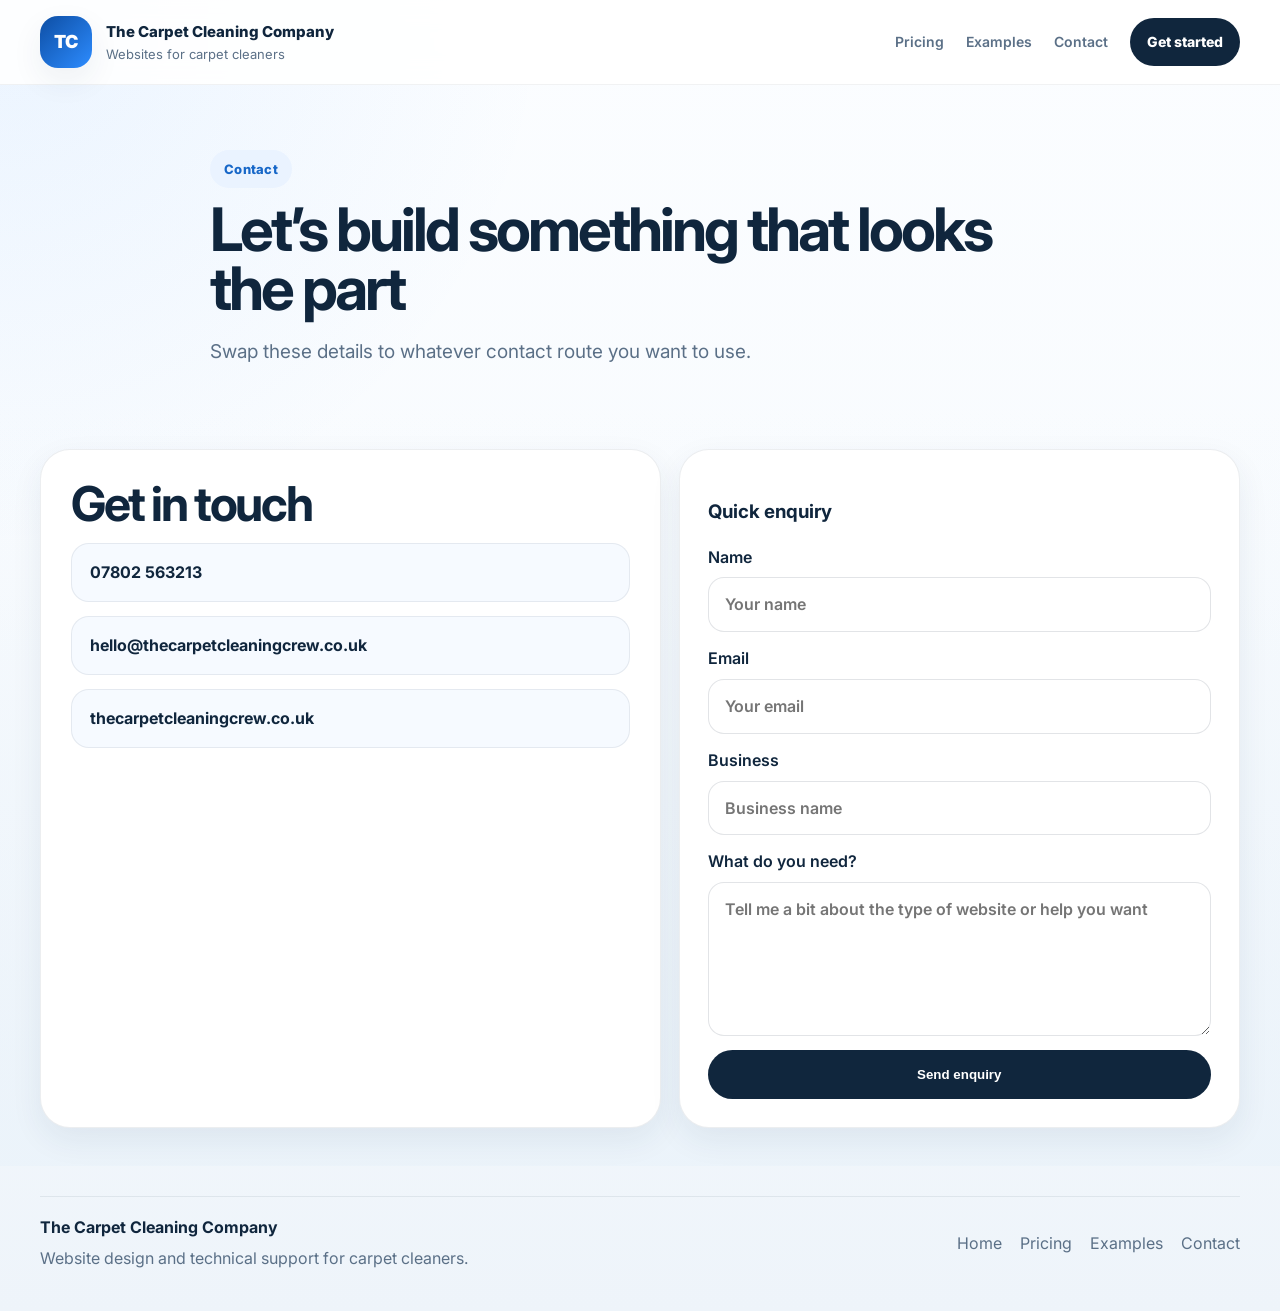
==== contact.html @ 4bee1582 "2" ====
<!DOCTYPE html>
<html lang="en-GB">
<head>
  <meta charset="UTF-8">
  <meta name="viewport" content="width=device-width, initial-scale=1.0">
  <title>Contact | The Carpet Cleaning Company</title>
  <meta name="description" content="Contact The Carpet Cleaning Company for website design for carpet cleaners.">
  <link rel="preconnect" href="https://fonts.googleapis.com">
  <link rel="preconnect" href="https://fonts.gstatic.com" crossorigin>
  <link href="https://fonts.googleapis.com/css2?family=Inter:wght@400;500;600;700;800;900&display=swap" rel="stylesheet">
  <link rel="stylesheet" href="assets/styles.css">
</head>
<body>
  <header class="site-header">
    <div class="container nav-wrap">
      <a class="brand" href="index.html"><span class="brand-mark">TC</span><span class="brand-copy"><strong>The Carpet Cleaning Company</strong><small>Websites for carpet cleaners</small></span></a>
      <button class="nav-toggle" aria-label="Toggle navigation">☰</button>
      <nav class="site-nav"><a href="pricing.html">Pricing</a><a href="examples.html">Examples</a><a href="contact.html">Contact</a><a class="btn btn-dark btn-small" href="contact.html">Get started</a></nav>
    </div>
  </header>
  <main>
    <section class="page-hero">
      <div class="container narrow">
        <p class="section-kicker">Contact</p>
        <h1>Let’s build something that looks the part</h1>
        <p class="lead">Swap these details to whatever contact route you want to use.</p>
      </div>
    </section>
    <section class="section-pad alt-bg">
      <div class="container split-grid">
        <div class="card content-card">
          <h2>Get in touch</h2>
          <div class="contact-list">
            <a href="tel:07802563213">07802 563213</a>
            <a href="mailto:hello@thecarpetcleaningcrew.co.uk">hello@thecarpetcleaningcrew.co.uk</a>
            <a href="https://www.thecarpetcleaningcrew.co.uk" target="_blank" rel="noopener">thecarpetcleaningcrew.co.uk</a>
          </div>
        </div>
        <div class="card form-card">
          <h3>Quick enquiry</h3>
          <form class="contact-form">
            <label>Name<input type="text" placeholder="Your name"></label>
            <label>Email<input type="email" placeholder="Your email"></label>
            <label>Business<input type="text" placeholder="Business name"></label>
            <label>What do you need?<textarea rows="5" placeholder="Tell me a bit about the type of website or help you want"></textarea></label>
            <button type="button" class="btn btn-dark full-width">Send enquiry</button>
          </form>
        </div>
      </div>
    </section>
  </main>
  <footer class="site-footer"><div class="container footer-grid"><div><strong>The Carpet Cleaning Company</strong><p>Website design and technical support for carpet cleaners.</p></div><div class="footer-links"><a href="index.html">Home</a><a href="pricing.html">Pricing</a><a href="examples.html">Examples</a><a href="contact.html">Contact</a></div></div></footer>
  <script src="assets/script.js"></script>
</body>
</html>
---- assets/styles.css ----
:root {
  --bg: #f8fbfe;
  --bg-2: #eef4fa;
  --white: #ffffff;
  --text: #10263d;
  --muted: #5b7087;
  --line: rgba(16, 38, 61, 0.1);
  --line-strong: rgba(16, 38, 61, 0.16);
  --blue: #2d8cff;
  --blue-dark: #1767c8;
  --gold: #f2cb75;
  --shadow: 0 20px 60px rgba(22, 50, 82, 0.09);
  --shadow-soft: 0 12px 32px rgba(22, 50, 82, 0.07);
  --radius: 30px;
  --radius-sm: 18px;
  --max: 1200px;
}
* { box-sizing: border-box; }
html { scroll-behavior: smooth; }
body {
  margin: 0;
  font-family: Inter, Arial, sans-serif;
  color: var(--text);
  background: radial-gradient(circle at top left, rgba(45,140,255,0.08), transparent 30%), linear-gradient(180deg, #fbfdff 0%, var(--bg) 45%, var(--bg-2) 100%);
  line-height: 1.55;
}
a { color: inherit; text-decoration: none; }
.container { width: min(calc(100% - 32px), var(--max)); margin: 0 auto; }
.site-header {
  position: sticky; top: 0; z-index: 50;
  background: rgba(255,255,255,0.88); backdrop-filter: blur(12px);
  border-bottom: 1px solid rgba(16,38,61,0.06);
}
.nav-wrap { display: flex; align-items: center; justify-content: space-between; gap: 18px; padding: 16px 0; }
.brand { display: flex; align-items: center; gap: 14px; min-width: 0; }
.brand-mark {
  width: 52px; height: 52px; border-radius: 18px; display: grid; place-items: center;
  background: linear-gradient(135deg, #0d4ea4, #2d8cff); color: #fff; font-size: 18px; font-weight: 900;
  box-shadow: var(--shadow-soft);
}
.brand-copy strong { display: block; font-size: 15px; font-weight: 800; }
.brand-copy small { display: block; font-size: 13px; color: var(--muted); }
.site-nav { display: flex; align-items: center; gap: 22px; font-size: 14px; color: var(--muted); font-weight: 600; }
.site-nav a:hover { color: var(--text); }
.nav-toggle { display: none; border: 0; background: #fff; border-radius: 12px; padding: 10px 12px; font-size: 22px; box-shadow: var(--shadow-soft); }
.btn {
  display: inline-flex; align-items: center; justify-content: center; gap: 10px;
  padding: 16px 22px; border-radius: 999px; border: 1px solid transparent; font-weight: 800;
  transition: transform .18s ease, box-shadow .18s ease, background .18s ease;
}
.btn:hover { transform: translateY(-1px); box-shadow: 0 14px 28px rgba(22,50,82,0.1); }
.btn-small { padding: 12px 16px; }
.btn-dark { background: var(--text); color: #fff; }
.btn-gold { background: linear-gradient(135deg, var(--gold), #f8e0a0); color: #1d232e; }
.btn-outline { background: #fff; color: var(--text); border-color: var(--line-strong); }
.light-outline { background: transparent; color: #fff; border-color: rgba(255,255,255,0.28); }
.full-width { width: 100%; }
.card { background: #fff; border-radius: var(--radius); border: 1px solid rgba(16,38,61,0.08); box-shadow: var(--shadow-soft); }
.soft-card { background: rgba(255,255,255,0.82); }
.hero-section { padding: 42px 0 30px; }
.hero-grid { display: grid; grid-template-columns: 1.08fr .92fr; gap: 28px; align-items: stretch; }
.hero-copy, .hero-visual { padding: 42px; }
.eyebrow, .section-kicker, .light {
  display: inline-flex; align-items: center; gap: 10px; padding: 9px 14px; border-radius: 999px;
  background: #eaf3ff; color: var(--blue-dark); font-size: 13px; font-weight: 800; letter-spacing: .02em;
}
.section-kicker { margin-bottom: 12px; }
.light { background: rgba(255,255,255,0.12); color: #fff; }
.hero-copy h1, .page-hero h1, .cta-banner h2, .section-head h2, .content-card h2 {
  margin: 0 0 14px; line-height: .98; letter-spacing: -.05em;
}
.hero-copy h1 { font-size: clamp(40px, 5.6vw, 72px); max-width: 760px; }
.page-hero h1 { font-size: clamp(34px, 5vw, 60px); }
.lead { color: var(--muted); font-size: clamp(16px, 1.8vw, 19px); max-width: 720px; }
.hero-actions { display: flex; flex-wrap: wrap; gap: 14px; margin: 24px 0 22px; }
.hero-points, .stats-row { display: grid; grid-template-columns: repeat(3, minmax(0,1fr)); gap: 12px; }
.hero-points div, .stats-row div, .strip-card span {
  background: #fff; border: 1px solid rgba(16,38,61,0.08); border-radius: 18px; padding: 15px 16px; box-shadow: var(--shadow-soft);
}
.hero-points strong, .stats-row strong { display: block; margin-bottom: 4px; font-size: 15px; color: var(--text); }
.hero-points span, .stats-row span { color: var(--muted); font-size: 14px; }
.browser { overflow: hidden; border-radius: 26px; background: #fff; border: 1px solid rgba(16,38,61,0.08); box-shadow: var(--shadow-soft); }
.browser-bar { display: flex; gap: 8px; align-items: center; padding: 14px 16px; background: #f6faff; border-bottom: 1px solid rgba(16,38,61,0.07); }
.browser-bar span { width: 10px; height: 10px; border-radius: 50%; background: #d8e1ea; }
.browser-body {
  min-height: 500px; padding: 24px; display: flex; align-items: flex-end;
  background: linear-gradient(180deg, rgba(255,255,255,.25), rgba(255,255,255,.9)), url('https://images.unsplash.com/photo-1520607162513-77705c0f0d4a?auto=format&fit=crop&w=1400&q=80') center/cover no-repeat;
}
.browser-panel { max-width: 360px; padding: 22px; border-radius: 24px; background: rgba(255,255,255,0.9); border: 1px solid rgba(16,38,61,0.08); box-shadow: var(--shadow-soft); }
.mini-label { margin: 0 0 10px; color: var(--blue-dark); font-size: 12px; font-weight: 800; letter-spacing: .08em; text-transform: uppercase; }
.browser-panel h2 { margin: 0 0 10px; font-size: 30px; line-height: 1.02; letter-spacing: -.04em; }
.browser-panel p { margin: 0; color: var(--muted); font-size: 14px; }
.stats-row { margin-top: 16px; }
.logo-strip { padding: 0 0 10px; }
.strip-card { display: grid; grid-template-columns: repeat(5, minmax(0,1fr)); gap: 12px; }
.strip-card span { text-align: center; font-weight: 700; color: var(--muted); }
.section-pad { padding: 38px 0; }
.alt-bg { background: linear-gradient(180deg, rgba(255,255,255,0), rgba(233,242,250,0.65)); }
.section-head { display: flex; align-items: end; justify-content: space-between; gap: 20px; margin-bottom: 22px; }
.section-head h2, .content-card h2 { font-size: clamp(30px, 4vw, 48px); }
.section-head p { max-width: 700px; color: var(--muted); font-size: 16px; }
.grid-3, .pricing-grid { display: grid; grid-template-columns: repeat(3, minmax(0,1fr)); gap: 18px; }
.feature-card, .price-card { padding: 28px; }
.icon-box {
  width: 54px; height: 54px; display: grid; place-items: center; border-radius: 18px; margin-bottom: 16px;
  background: #eaf3ff; color: var(--blue-dark); font-size: 24px; font-weight: 900;
}
.feature-card h3, .price-card h3, .promo-card h3, .step-card h3 { margin: 0 0 10px; font-size: 24px; line-height: 1.05; letter-spacing: -.03em; }
.feature-card p, .promo-card p, .step-card p, .content-card p, .price-copy { color: var(--muted); }
.split-grid { display: grid; grid-template-columns: 1.05fr .95fr; gap: 18px; }
.content-card, .promo-card { padding: 30px; }
.tick-list { display: grid; gap: 12px; margin-top: 18px; }
.tick-list div { display: flex; flex-direction: column; gap: 4px; padding: 14px 0; border-bottom: 1px solid rgba(16,38,61,0.08); }
.tick-list div:last-child { border-bottom: 0; }
.tick-list strong { font-size: 16px; }
.tick-list span { color: var(--muted); }
.promo-card {
  display: flex; flex-direction: column; justify-content: space-between; min-height: 100%;
  background: linear-gradient(180deg, rgba(255,255,255,.35), rgba(255,255,255,.92)), url('https://images.unsplash.com/photo-1516321318423-f06f85e504b3?auto=format&fit=crop&w=1400&q=80') center/cover no-repeat;
}
.promo-badge, .plan-tag {
  display: inline-flex; width: fit-content; padding: 8px 14px; border-radius: 999px; background: #eef5ff; color: var(--blue-dark);
  font-size: 12px; font-weight: 800; letter-spacing: .08em; text-transform: uppercase;
}
.highlight { background: #10263d; color: #fff; }
.steps-grid { display: grid; grid-template-columns: repeat(4, minmax(0,1fr)); gap: 18px; }
.step-card { padding: 26px; }
.step-no {
  width: 52px; height: 52px; display: grid; place-items: center; margin-bottom: 16px; border-radius: 16px;
  background: linear-gradient(135deg, var(--blue-dark), var(--blue)); color: #fff; font-weight: 900;
}
.price { font-size: 42px; line-height: 1; letter-spacing: -.05em; font-weight: 900; margin: 0 0 14px; }
.price span { font-size: 15px; color: var(--muted); font-weight: 600; }
.price-card ul { list-style: none; padding: 0; margin: 0 0 22px; display: grid; gap: 10px; }
.price-card li { position: relative; padding-left: 18px; color: var(--muted); }
.price-card li::before { content: '•'; position: absolute; left: 0; color: var(--blue-dark); }
.featured { border-color: rgba(45,140,255,0.3); box-shadow: 0 22px 54px rgba(45,140,255,0.12); }
.cta-banner {
  background: linear-gradient(135deg, #0e2238, #173d64); color: #fff; border-radius: 34px; padding: 34px;
  display: grid; grid-template-columns: 1.1fr .9fr; gap: 20px; align-items: center; box-shadow: var(--shadow);
}
.cta-banner h2 { font-size: clamp(34px, 4.8vw, 58px); }
.cta-banner p { color: rgba(255,255,255,.76); }
.cta-actions { display: flex; flex-wrap: wrap; gap: 14px; justify-content: flex-end; }
.page-hero { padding: 52px 0 26px; }
.narrow { max-width: 860px; }
.contact-list { display: grid; gap: 14px; margin-top: 16px; }
.contact-list a { padding: 16px 18px; border-radius: 18px; background: #f6faff; border: 1px solid rgba(16,38,61,0.08); font-weight: 700; }
.form-card { padding: 28px; }
.contact-form { display: grid; gap: 14px; }
.contact-form label { display: grid; gap: 8px; font-weight: 600; }
.contact-form input, .contact-form textarea {
  width: 100%; padding: 14px 16px; border-radius: 16px; border: 1px solid rgba(16,38,61,0.12); background: #fff; font: inherit;
}
.site-footer { padding: 30px 0 40px; }
.footer-grid {
  border-top: 1px solid rgba(16,38,61,0.08); padding-top: 18px; display: flex; justify-content: space-between; gap: 18px; flex-wrap: wrap;
}
.footer-grid p { margin: 6px 0 0; color: var(--muted); }
.footer-links { display: flex; gap: 18px; align-items: center; color: var(--muted); }
@media (max-width: 1100px) {
  .hero-grid, .split-grid, .pricing-grid, .grid-3, .steps-grid, .cta-banner, .strip-card { grid-template-columns: 1fr; }
  .hero-points, .stats-row { grid-template-columns: 1fr; }
  .cta-actions { justify-content: flex-start; }
}
@media (max-width: 760px) {
  .nav-toggle { display: block; }
  .site-nav {
    display: none; position: absolute; top: calc(100% + 8px); right: 16px; left: 16px; flex-direction: column; align-items: stretch;
    background: #fff; border: 1px solid rgba(16,38,61,0.08); border-radius: 18px; padding: 14px; box-shadow: var(--shadow-soft);
  }
  .site-nav.open { display: flex; }
  .hero-copy, .hero-visual, .feature-card, .price-card, .content-card, .promo-card, .step-card, .form-card, .cta-banner { padding: 22px; }
  .hero-copy h1 { line-height: 1; }
  .hero-actions, .cta-actions { flex-direction: column; }
  .btn { width: 100%; }
  .browser-body { min-height: 360px; padding: 18px; }
  .section-head { display: block; }
  .section-head p { margin-top: 10px; }
  .footer-links { flex-wrap: wrap; }
}
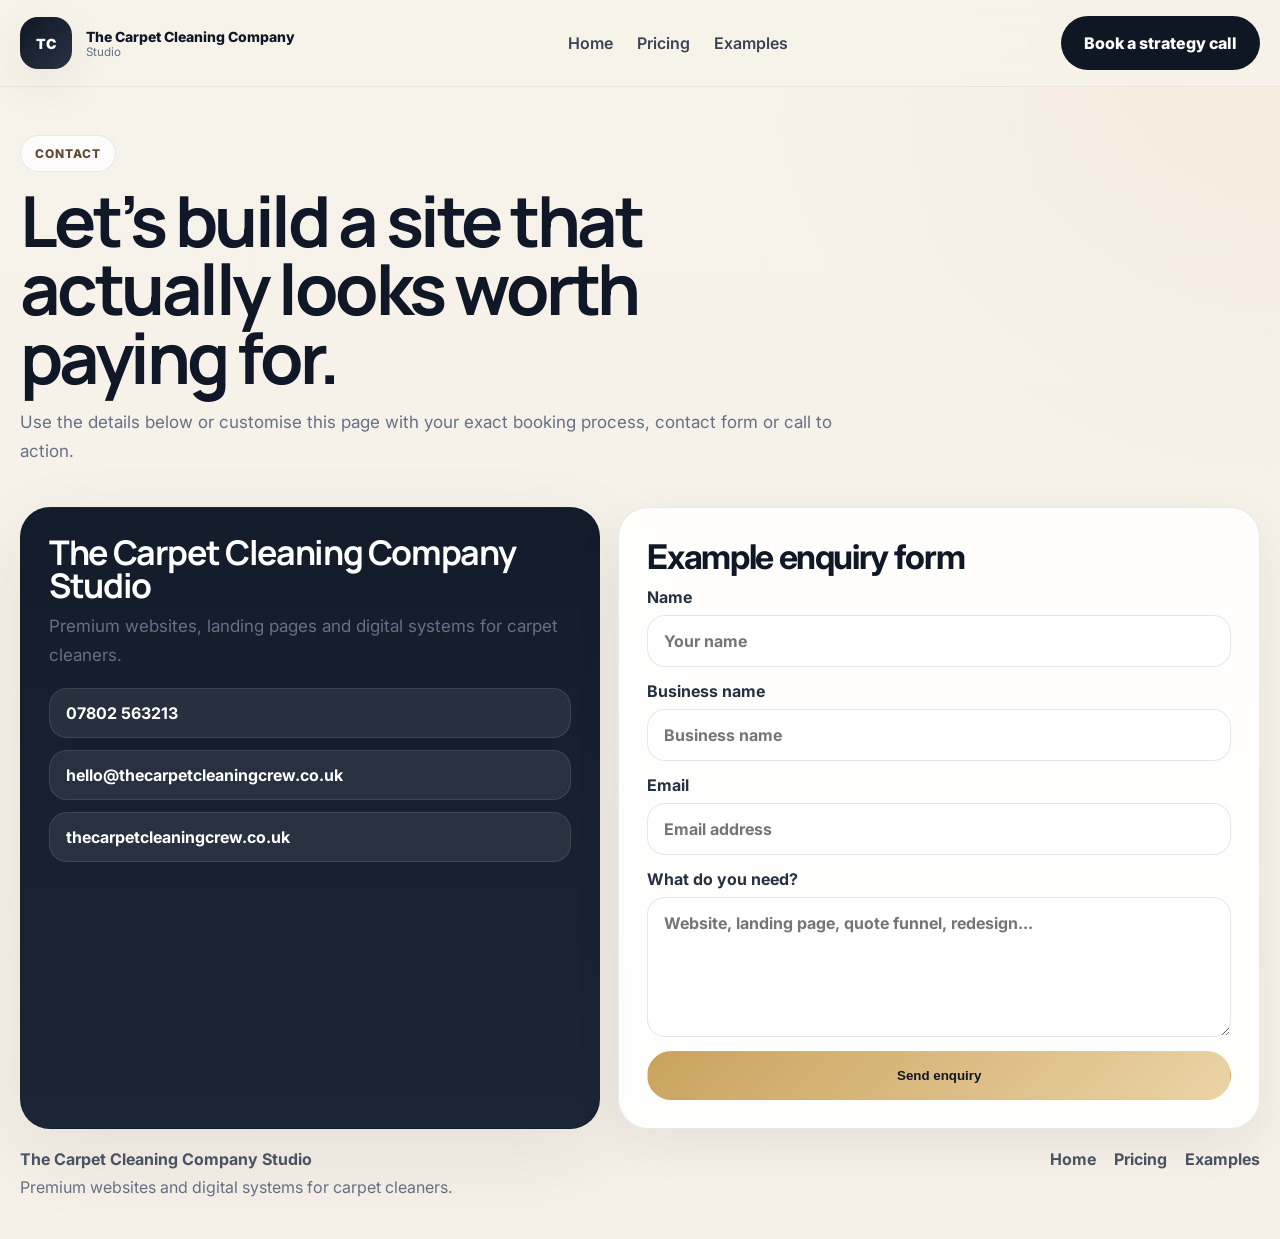
==== commit 014b7391: "2" ====
--- a/contact.html
+++ b/contact.html
@@ -1,55 +1,61 @@
-<!DOCTYPE html>
+<!doctype html>
 <html lang="en-GB">
 <head>
-  <meta charset="UTF-8">
-  <meta name="viewport" content="width=device-width, initial-scale=1.0">
-  <title>Contact | The Carpet Cleaning Company</title>
-  <meta name="description" content="Contact The Carpet Cleaning Company for website design for carpet cleaners.">
+  <meta charset="utf-8">
+  <meta name="viewport" content="width=device-width, initial-scale=1">
+  <title>Contact | The Carpet Cleaning Company Studio</title>
+  <meta name="description" content="Get in touch about premium web design for carpet cleaners.">
   <link rel="preconnect" href="https://fonts.googleapis.com">
   <link rel="preconnect" href="https://fonts.gstatic.com" crossorigin>
-  <link href="https://fonts.googleapis.com/css2?family=Inter:wght@400;500;600;700;800;900&display=swap" rel="stylesheet">
+  <link href="https://fonts.googleapis.com/css2?family=Inter:wght@400;500;600;700;800;900&family=Manrope:wght@600;700;800&display=swap" rel="stylesheet">
   <link rel="stylesheet" href="assets/styles.css">
 </head>
 <body>
-  <header class="site-header">
-    <div class="container nav-wrap">
-      <a class="brand" href="index.html"><span class="brand-mark">TC</span><span class="brand-copy"><strong>The Carpet Cleaning Company</strong><small>Websites for carpet cleaners</small></span></a>
-      <button class="nav-toggle" aria-label="Toggle navigation">☰</button>
-      <nav class="site-nav"><a href="pricing.html">Pricing</a><a href="examples.html">Examples</a><a href="contact.html">Contact</a><a class="btn btn-dark btn-small" href="contact.html">Get started</a></nav>
+  <header class="topbar">
+    <div class="wrap nav">
+      <a class="brand" href="index.html"><span class="brand-mark">TC</span><span><strong>The Carpet Cleaning Company</strong><small>Studio</small></span></a>
+      <nav class="menu">
+        <a href="index.html">Home</a>
+        <a href="pricing.html">Pricing</a>
+        <a href="examples.html">Examples</a>
+      </nav>
+      <a class="button button-dark" href="contact.html">Book a strategy call</a>
     </div>
   </header>
-  <main>
-    <section class="page-hero">
-      <div class="container narrow">
-        <p class="section-kicker">Contact</p>
-        <h1>Let’s build something that looks the part</h1>
-        <p class="lead">Swap these details to whatever contact route you want to use.</p>
+
+  <main class="page wrap">
+    <section class="page-hero slim">
+      <span class="section-kicker">Contact</span>
+      <h1>Let’s build a site that actually looks worth paying for.</h1>
+      <p>Use the details below or customise this page with your exact booking process, contact form or call to action.</p>
+    </section>
+
+    <section class="contact-layout">
+      <div class="contact-box dark-panel">
+        <h2>The Carpet Cleaning Company Studio</h2>
+        <p>Premium websites, landing pages and digital systems for carpet cleaners.</p>
+        <div class="contact-list">
+          <a href="tel:07802563213">07802 563213</a>
+          <a href="mailto:hello@thecarpetcleaningcrew.co.uk">hello@thecarpetcleaningcrew.co.uk</a>
+          <a href="https://www.thecarpetcleaningcrew.co.uk" target="_blank" rel="noopener">thecarpetcleaningcrew.co.uk</a>
+        </div>
       </div>
-    </section>
-    <section class="section-pad alt-bg">
-      <div class="container split-grid">
-        <div class="card content-card">
-          <h2>Get in touch</h2>
-          <div class="contact-list">
-            <a href="tel:07802563213">07802 563213</a>
-            <a href="mailto:hello@thecarpetcleaningcrew.co.uk">hello@thecarpetcleaningcrew.co.uk</a>
-            <a href="https://www.thecarpetcleaningcrew.co.uk" target="_blank" rel="noopener">thecarpetcleaningcrew.co.uk</a>
-          </div>
-        </div>
-        <div class="card form-card">
-          <h3>Quick enquiry</h3>
-          <form class="contact-form">
-            <label>Name<input type="text" placeholder="Your name"></label>
-            <label>Email<input type="email" placeholder="Your email"></label>
-            <label>Business<input type="text" placeholder="Business name"></label>
-            <label>What do you need?<textarea rows="5" placeholder="Tell me a bit about the type of website or help you want"></textarea></label>
-            <button type="button" class="btn btn-dark full-width">Send enquiry</button>
-          </form>
-        </div>
+      <div class="contact-box form-box">
+        <h2>Example enquiry form</h2>
+        <form class="enquiry-form">
+          <label>Name<input type="text" placeholder="Your name"></label>
+          <label>Business name<input type="text" placeholder="Business name"></label>
+          <label>Email<input type="email" placeholder="Email address"></label>
+          <label>What do you need?<textarea placeholder="Website, landing page, quote funnel, redesign..."></textarea></label>
+          <button type="button" class="button button-gold block">Send enquiry</button>
+        </form>
       </div>
     </section>
   </main>
-  <footer class="site-footer"><div class="container footer-grid"><div><strong>The Carpet Cleaning Company</strong><p>Website design and technical support for carpet cleaners.</p></div><div class="footer-links"><a href="index.html">Home</a><a href="pricing.html">Pricing</a><a href="examples.html">Examples</a><a href="contact.html">Contact</a></div></div></footer>
-  <script src="assets/script.js"></script>
+
+  <footer class="footer wrap">
+    <div><strong>The Carpet Cleaning Company Studio</strong><p>Premium websites and digital systems for carpet cleaners.</p></div>
+    <div class="footer-links"><a href="index.html">Home</a><a href="pricing.html">Pricing</a><a href="examples.html">Examples</a></div>
+  </footer>
 </body>
 </html>
--- a/assets/styles.css
+++ b/assets/styles.css
@@ -1,19 +1,18 @@
 :root {
-  --bg: #f8fbfe;
-  --bg-2: #eef4fa;
-  --white: #ffffff;
-  --text: #10263d;
-  --muted: #5b7087;
-  --line: rgba(16, 38, 61, 0.1);
-  --line-strong: rgba(16, 38, 61, 0.16);
-  --blue: #2d8cff;
-  --blue-dark: #1767c8;
-  --gold: #f2cb75;
-  --shadow: 0 20px 60px rgba(22, 50, 82, 0.09);
-  --shadow-soft: 0 12px 32px rgba(22, 50, 82, 0.07);
+  --bg: #f4efe6;
+  --bg-alt: #fcfaf6;
+  --panel: #ffffff;
+  --text: #101828;
+  --muted: #667085;
+  --line: rgba(16, 24, 40, 0.09);
+  --dark: #0f1725;
+  --gold: #caa25d;
+  --gold-2: #ebd4a6;
+  --cream: #f8f3ea;
+  --shadow: 0 24px 80px rgba(15, 23, 37, 0.08);
+  --shadow-soft: 0 16px 48px rgba(15, 23, 37, 0.07);
   --radius: 30px;
-  --radius-sm: 18px;
-  --max: 1200px;
+  --wrap: 1240px;
 }
 * { box-sizing: border-box; }
 html { scroll-behavior: smooth; }
@@ -21,161 +20,188 @@
   margin: 0;
   font-family: Inter, Arial, sans-serif;
   color: var(--text);
-  background: radial-gradient(circle at top left, rgba(45,140,255,0.08), transparent 30%), linear-gradient(180deg, #fbfdff 0%, var(--bg) 45%, var(--bg-2) 100%);
-  line-height: 1.55;
+  background:
+    radial-gradient(circle at top right, rgba(202,162,93,0.10), transparent 30%),
+    linear-gradient(180deg, #f8f3ea 0%, #f6f0e8 100%);
 }
 a { color: inherit; text-decoration: none; }
-.container { width: min(calc(100% - 32px), var(--max)); margin: 0 auto; }
-.site-header {
-  position: sticky; top: 0; z-index: 50;
-  background: rgba(255,255,255,0.88); backdrop-filter: blur(12px);
-  border-bottom: 1px solid rgba(16,38,61,0.06);
-}
-.nav-wrap { display: flex; align-items: center; justify-content: space-between; gap: 18px; padding: 16px 0; }
-.brand { display: flex; align-items: center; gap: 14px; min-width: 0; }
+img { max-width: 100%; display: block; }
+.wrap { width: min(calc(100% - 32px), var(--wrap)); margin: 0 auto; }
+.topbar {
+  position: sticky; top: 0; z-index: 50; backdrop-filter: blur(12px);
+  background: rgba(248,243,234,0.82); border-bottom: 1px solid rgba(16,24,40,0.06);
+}
+.nav { display:flex; align-items:center; justify-content:space-between; gap:20px; padding:16px 0; }
+.brand { display:flex; align-items:center; gap:14px; font-size:14px; }
+.brand strong { display:block; font-weight:800; }
+.brand small { display:block; color:var(--muted); }
 .brand-mark {
-  width: 52px; height: 52px; border-radius: 18px; display: grid; place-items: center;
-  background: linear-gradient(135deg, #0d4ea4, #2d8cff); color: #fff; font-size: 18px; font-weight: 900;
-  box-shadow: var(--shadow-soft);
-}
-.brand-copy strong { display: block; font-size: 15px; font-weight: 800; }
-.brand-copy small { display: block; font-size: 13px; color: var(--muted); }
-.site-nav { display: flex; align-items: center; gap: 22px; font-size: 14px; color: var(--muted); font-weight: 600; }
-.site-nav a:hover { color: var(--text); }
-.nav-toggle { display: none; border: 0; background: #fff; border-radius: 12px; padding: 10px 12px; font-size: 22px; box-shadow: var(--shadow-soft); }
-.btn {
-  display: inline-flex; align-items: center; justify-content: center; gap: 10px;
-  padding: 16px 22px; border-radius: 999px; border: 1px solid transparent; font-weight: 800;
-  transition: transform .18s ease, box-shadow .18s ease, background .18s ease;
-}
-.btn:hover { transform: translateY(-1px); box-shadow: 0 14px 28px rgba(22,50,82,0.1); }
-.btn-small { padding: 12px 16px; }
-.btn-dark { background: var(--text); color: #fff; }
-.btn-gold { background: linear-gradient(135deg, var(--gold), #f8e0a0); color: #1d232e; }
-.btn-outline { background: #fff; color: var(--text); border-color: var(--line-strong); }
-.light-outline { background: transparent; color: #fff; border-color: rgba(255,255,255,0.28); }
-.full-width { width: 100%; }
-.card { background: #fff; border-radius: var(--radius); border: 1px solid rgba(16,38,61,0.08); box-shadow: var(--shadow-soft); }
-.soft-card { background: rgba(255,255,255,0.82); }
-.hero-section { padding: 42px 0 30px; }
-.hero-grid { display: grid; grid-template-columns: 1.08fr .92fr; gap: 28px; align-items: stretch; }
-.hero-copy, .hero-visual { padding: 42px; }
-.eyebrow, .section-kicker, .light {
-  display: inline-flex; align-items: center; gap: 10px; padding: 9px 14px; border-radius: 999px;
-  background: #eaf3ff; color: var(--blue-dark); font-size: 13px; font-weight: 800; letter-spacing: .02em;
-}
-.section-kicker { margin-bottom: 12px; }
-.light { background: rgba(255,255,255,0.12); color: #fff; }
-.hero-copy h1, .page-hero h1, .cta-banner h2, .section-head h2, .content-card h2 {
-  margin: 0 0 14px; line-height: .98; letter-spacing: -.05em;
-}
-.hero-copy h1 { font-size: clamp(40px, 5.6vw, 72px); max-width: 760px; }
-.page-hero h1 { font-size: clamp(34px, 5vw, 60px); }
-.lead { color: var(--muted); font-size: clamp(16px, 1.8vw, 19px); max-width: 720px; }
-.hero-actions { display: flex; flex-wrap: wrap; gap: 14px; margin: 24px 0 22px; }
-.hero-points, .stats-row { display: grid; grid-template-columns: repeat(3, minmax(0,1fr)); gap: 12px; }
-.hero-points div, .stats-row div, .strip-card span {
-  background: #fff; border: 1px solid rgba(16,38,61,0.08); border-radius: 18px; padding: 15px 16px; box-shadow: var(--shadow-soft);
-}
-.hero-points strong, .stats-row strong { display: block; margin-bottom: 4px; font-size: 15px; color: var(--text); }
-.hero-points span, .stats-row span { color: var(--muted); font-size: 14px; }
-.browser { overflow: hidden; border-radius: 26px; background: #fff; border: 1px solid rgba(16,38,61,0.08); box-shadow: var(--shadow-soft); }
-.browser-bar { display: flex; gap: 8px; align-items: center; padding: 14px 16px; background: #f6faff; border-bottom: 1px solid rgba(16,38,61,0.07); }
-.browser-bar span { width: 10px; height: 10px; border-radius: 50%; background: #d8e1ea; }
-.browser-body {
-  min-height: 500px; padding: 24px; display: flex; align-items: flex-end;
-  background: linear-gradient(180deg, rgba(255,255,255,.25), rgba(255,255,255,.9)), url('https://images.unsplash.com/photo-1520607162513-77705c0f0d4a?auto=format&fit=crop&w=1400&q=80') center/cover no-repeat;
-}
-.browser-panel { max-width: 360px; padding: 22px; border-radius: 24px; background: rgba(255,255,255,0.9); border: 1px solid rgba(16,38,61,0.08); box-shadow: var(--shadow-soft); }
-.mini-label { margin: 0 0 10px; color: var(--blue-dark); font-size: 12px; font-weight: 800; letter-spacing: .08em; text-transform: uppercase; }
-.browser-panel h2 { margin: 0 0 10px; font-size: 30px; line-height: 1.02; letter-spacing: -.04em; }
-.browser-panel p { margin: 0; color: var(--muted); font-size: 14px; }
-.stats-row { margin-top: 16px; }
-.logo-strip { padding: 0 0 10px; }
-.strip-card { display: grid; grid-template-columns: repeat(5, minmax(0,1fr)); gap: 12px; }
-.strip-card span { text-align: center; font-weight: 700; color: var(--muted); }
-.section-pad { padding: 38px 0; }
-.alt-bg { background: linear-gradient(180deg, rgba(255,255,255,0), rgba(233,242,250,0.65)); }
-.section-head { display: flex; align-items: end; justify-content: space-between; gap: 20px; margin-bottom: 22px; }
-.section-head h2, .content-card h2 { font-size: clamp(30px, 4vw, 48px); }
-.section-head p { max-width: 700px; color: var(--muted); font-size: 16px; }
-.grid-3, .pricing-grid { display: grid; grid-template-columns: repeat(3, minmax(0,1fr)); gap: 18px; }
-.feature-card, .price-card { padding: 28px; }
-.icon-box {
-  width: 54px; height: 54px; display: grid; place-items: center; border-radius: 18px; margin-bottom: 16px;
-  background: #eaf3ff; color: var(--blue-dark); font-size: 24px; font-weight: 900;
-}
-.feature-card h3, .price-card h3, .promo-card h3, .step-card h3 { margin: 0 0 10px; font-size: 24px; line-height: 1.05; letter-spacing: -.03em; }
-.feature-card p, .promo-card p, .step-card p, .content-card p, .price-copy { color: var(--muted); }
-.split-grid { display: grid; grid-template-columns: 1.05fr .95fr; gap: 18px; }
-.content-card, .promo-card { padding: 30px; }
-.tick-list { display: grid; gap: 12px; margin-top: 18px; }
-.tick-list div { display: flex; flex-direction: column; gap: 4px; padding: 14px 0; border-bottom: 1px solid rgba(16,38,61,0.08); }
-.tick-list div:last-child { border-bottom: 0; }
-.tick-list strong { font-size: 16px; }
-.tick-list span { color: var(--muted); }
-.promo-card {
-  display: flex; flex-direction: column; justify-content: space-between; min-height: 100%;
-  background: linear-gradient(180deg, rgba(255,255,255,.35), rgba(255,255,255,.92)), url('https://images.unsplash.com/photo-1516321318423-f06f85e504b3?auto=format&fit=crop&w=1400&q=80') center/cover no-repeat;
-}
-.promo-badge, .plan-tag {
-  display: inline-flex; width: fit-content; padding: 8px 14px; border-radius: 999px; background: #eef5ff; color: var(--blue-dark);
-  font-size: 12px; font-weight: 800; letter-spacing: .08em; text-transform: uppercase;
-}
-.highlight { background: #10263d; color: #fff; }
-.steps-grid { display: grid; grid-template-columns: repeat(4, minmax(0,1fr)); gap: 18px; }
-.step-card { padding: 26px; }
-.step-no {
-  width: 52px; height: 52px; display: grid; place-items: center; margin-bottom: 16px; border-radius: 16px;
-  background: linear-gradient(135deg, var(--blue-dark), var(--blue)); color: #fff; font-weight: 900;
-}
-.price { font-size: 42px; line-height: 1; letter-spacing: -.05em; font-weight: 900; margin: 0 0 14px; }
-.price span { font-size: 15px; color: var(--muted); font-weight: 600; }
-.price-card ul { list-style: none; padding: 0; margin: 0 0 22px; display: grid; gap: 10px; }
-.price-card li { position: relative; padding-left: 18px; color: var(--muted); }
-.price-card li::before { content: '•'; position: absolute; left: 0; color: var(--blue-dark); }
-.featured { border-color: rgba(45,140,255,0.3); box-shadow: 0 22px 54px rgba(45,140,255,0.12); }
-.cta-banner {
-  background: linear-gradient(135deg, #0e2238, #173d64); color: #fff; border-radius: 34px; padding: 34px;
-  display: grid; grid-template-columns: 1.1fr .9fr; gap: 20px; align-items: center; box-shadow: var(--shadow);
-}
-.cta-banner h2 { font-size: clamp(34px, 4.8vw, 58px); }
-.cta-banner p { color: rgba(255,255,255,.76); }
-.cta-actions { display: flex; flex-wrap: wrap; gap: 14px; justify-content: flex-end; }
-.page-hero { padding: 52px 0 26px; }
-.narrow { max-width: 860px; }
-.contact-list { display: grid; gap: 14px; margin-top: 16px; }
-.contact-list a { padding: 16px 18px; border-radius: 18px; background: #f6faff; border: 1px solid rgba(16,38,61,0.08); font-weight: 700; }
-.form-card { padding: 28px; }
-.contact-form { display: grid; gap: 14px; }
-.contact-form label { display: grid; gap: 8px; font-weight: 600; }
-.contact-form input, .contact-form textarea {
-  width: 100%; padding: 14px 16px; border-radius: 16px; border: 1px solid rgba(16,38,61,0.12); background: #fff; font: inherit;
-}
-.site-footer { padding: 30px 0 40px; }
-.footer-grid {
-  border-top: 1px solid rgba(16,38,61,0.08); padding-top: 18px; display: flex; justify-content: space-between; gap: 18px; flex-wrap: wrap;
-}
-.footer-grid p { margin: 6px 0 0; color: var(--muted); }
-.footer-links { display: flex; gap: 18px; align-items: center; color: var(--muted); }
+  width:52px; height:52px; border-radius:18px; background:linear-gradient(135deg, var(--dark), #293244);
+  color:#fff; display:grid; place-items:center; font-weight:900; box-shadow:var(--shadow-soft);
+}
+.menu { display:flex; align-items:center; gap:24px; color:#3b4455; font-weight:600; }
+.menu a:hover { color:var(--dark); }
+.button {
+  display:inline-flex; align-items:center; justify-content:center; gap:10px; padding:16px 22px;
+  border-radius:999px; font-weight:800; border:1px solid transparent; transition: .2s ease;
+}
+.button:hover { transform: translateY(-1px); }
+.button-dark { background: var(--dark); color:#fff; }
+.button-gold { background: linear-gradient(135deg, var(--gold), var(--gold-2)); color: var(--dark); }
+.button-light { background: rgba(255,255,255,0.82); border-color: var(--line); color: var(--dark); }
+.button.block { width:100%; }
+.site-shell { overflow:hidden; }
+.hero { display:grid; grid-template-columns: 1.02fr 0.98fr; gap:34px; padding:42px 0 26px; align-items:center; }
+.hero-copy, .hero-visual { min-width:0; }
+.eyebrow, .section-kicker {
+  display:inline-flex; align-items:center; gap:8px; padding:10px 14px; border-radius:999px;
+  background: rgba(255,255,255,0.75); border:1px solid var(--line); color:#5f4931; font-weight:800; font-size:12px; letter-spacing:.08em; text-transform:uppercase;
+}
+.section-kicker.light, .eyebrow.light { background:rgba(255,255,255,0.10); color:#f6dfba; border-color:rgba(255,255,255,0.12); }
+.hero h1, .page-hero h1, .section-intro h2, .pricing-box h2, .cta-band h2, .dark-panel h2 {
+  font-family: Manrope, Inter, Arial, sans-serif;
+}
+.hero h1 {
+  margin:16px 0 16px; font-size: clamp(44px, 6vw, 88px); line-height:.95; letter-spacing:-.06em; max-width:760px;
+}
+.hero h1 span { color:#7e5a28; }
+.lead { font-size:19px; line-height:1.7; color:var(--muted); max-width:700px; }
+.hero-actions { display:flex; flex-wrap:wrap; gap:14px; margin:28px 0; }
+.hero-metrics { display:grid; grid-template-columns: repeat(3, minmax(0,1fr)); gap:14px; }
+.hero-metrics article, .mini-card {
+  background: rgba(255,255,255,0.82); border:1px solid var(--line); border-radius:22px; padding:18px; box-shadow:var(--shadow-soft);
+}
+.hero-metrics strong, .mini-card strong { display:block; font-size:18px; margin-bottom:6px; }
+.hero-metrics span, .mini-card span { color:var(--muted); font-size:14px; }
+.device-card { background:#fff; border:1px solid var(--line); border-radius:34px; padding:18px; box-shadow:var(--shadow); }
+.device-top { display:flex; gap:8px; padding:6px 6px 16px; }
+.device-top span { width:10px; height:10px; border-radius:50%; background:#d4d7de; }
+.device-screen { min-height:560px; border-radius:26px; overflow:hidden; position:relative; display:flex; align-items:flex-end; padding:28px; }
+.hero-bg { background:
+  linear-gradient(180deg, rgba(15,23,37,0.15), rgba(15,23,37,0.55)),
+  url('https://images.unsplash.com/photo-1556909114-f6e7ad7d3136?auto=format&fit=crop&w=1400&q=80') center/cover no-repeat; }
+.office-bg { background:
+  linear-gradient(180deg, rgba(15,23,37,0.10), rgba(15,23,37,0.58)),
+  url('https://images.unsplash.com/photo-1497366754035-f200968a6e72?auto=format&fit=crop&w=1400&q=80') center/cover no-repeat; min-height:100%; }
+.carpet-bg { background:
+  linear-gradient(180deg, rgba(15,23,37,0.18), rgba(15,23,37,0.58)),
+  url('https://images.unsplash.com/photo-1581579188871-45ea61f2a7c8?auto=format&fit=crop&w=1400&q=80') center/cover no-repeat; }
+.sofa-bg { background:
+  linear-gradient(180deg, rgba(255,255,255,0.10), rgba(255,255,255,0.45)),
+  url('https://images.unsplash.com/photo-1505693416388-ac5ce068fe85?auto=format&fit=crop&w=1400&q=80') center/cover no-repeat; }
+.showroom-bg { background:
+  linear-gradient(180deg, rgba(15,23,37,0.22), rgba(15,23,37,0.70)),
+  url('https://images.unsplash.com/photo-1484154218962-a197022b5858?auto=format&fit=crop&w=1400&q=80') center/cover no-repeat; }
+.clean-bg { background:
+  linear-gradient(180deg, rgba(255,255,255,0.14), rgba(255,255,255,0.55)),
+  url('https://images.unsplash.com/photo-1520607162513-77705c0f0d4a?auto=format&fit=crop&w=1400&q=80') center/cover no-repeat; }
+.glass {
+  background: rgba(255,255,255,0.14); border:1px solid rgba(255,255,255,0.18); backdrop-filter: blur(12px); border-radius:28px; color:#fff;
+}
+.light-glass { background: rgba(255,255,255,0.78); color:var(--dark); border-color: rgba(16,24,40,0.08); }
+.floating-panel { max-width:390px; padding:22px; }
+.pill-row { display:flex; flex-wrap:wrap; gap:8px; margin-bottom:12px; }
+.pill-row span { padding:8px 10px; border-radius:999px; background:rgba(255,255,255,0.12); font-size:12px; font-weight:700; }
+.floating-panel h2 { margin:0 0 8px; font-size:34px; line-height:1; letter-spacing:-.04em; }
+.floating-panel p { margin:0; color:rgba(255,255,255,0.82); }
+.mini-cards { display:grid; grid-template-columns: repeat(2, minmax(0,1fr)); gap:14px; margin-top:14px; }
+.logo-strip { display:grid; grid-template-columns: repeat(4, minmax(0,1fr)); gap:14px; padding:8px 0 18px; }
+.logo-strip div { padding:18px 20px; background:rgba(255,255,255,0.8); border:1px solid var(--line); border-radius:22px; text-align:center; font-weight:700; color:#4b5565; }
+.section { padding:30px 0; }
+.section-intro { max-width:900px; margin-bottom:24px; }
+.section-intro.narrow { max-width:720px; }
+.section-intro h2, .pricing-box h2, .dark-panel h2, .cta-band h2 { margin:14px 0 10px; font-size: clamp(32px, 4.8vw, 58px); line-height:.98; letter-spacing:-.05em; }
+.section-intro p, .pricing-box p, .dark-panel p, .cta-band p, .page-hero p { color:var(--muted); font-size:17px; line-height:1.7; }
+.card-grid { display:grid; gap:18px; }
+.card-grid.three { grid-template-columns: repeat(3, minmax(0,1fr)); }
+.card-grid.two { grid-template-columns: repeat(2, minmax(0,1fr)); }
+.card, .panel, .quote-card, .pricing-box, .contact-box, .price-card { border-radius:30px; }
+.card.soft, .quote-card, .pricing-box, .contact-box, .price-card, .form-box { background:rgba(255,255,255,0.84); border:1px solid var(--line); box-shadow:var(--shadow-soft); }
+.card.soft { padding:26px; }
+.icon {
+  width:56px; height:56px; border-radius:16px; display:grid; place-items:center; background:linear-gradient(135deg, var(--dark), #30394b); color:#fff; font-weight:900; margin-bottom:18px;
+}
+.card h3 { margin:0 0 10px; font-size:25px; letter-spacing:-.03em; }
+.card p { margin:0; color:var(--muted); }
+.split { display:grid; grid-template-columns: 1fr 1fr; gap:18px; }
+.dark-panel { background: linear-gradient(180deg, #131c2b, #1a2536); color:#fff; padding:34px; box-shadow:var(--shadow); }
+.dark-panel p { color:rgba(255,255,255,0.76); }
+.feature-list { padding:0; margin:20px 0 0; list-style:none; display:grid; gap:12px; }
+.feature-list li { padding-left:22px; position:relative; color:rgba(255,255,255,0.82); }
+.feature-list li::before { content:'•'; position:absolute; left:0; color:#e8c98d; }
+.image-panel { position:relative; overflow:hidden; min-height:460px; }
+.overlay-card { position:absolute; left:24px; right:24px; bottom:24px; padding:22px; background:rgba(255,255,255,0.90); border-radius:24px; box-shadow:var(--shadow-soft); }
+.overlay-card strong { display:block; font-size:20px; margin-bottom:6px; }
+.overlay-card p { margin:0; color:var(--muted); }
+.showcase-grid { display:grid; grid-template-columns: 1.1fr 0.9fr; gap:18px; }
+.showcase-card { min-height:280px; border-radius:30px; overflow:hidden; position:relative; display:flex; align-items:flex-end; padding:22px; box-shadow:var(--shadow-soft); }
+.showcase-card.tall { min-height:580px; grid-row: span 2; }
+.showcase-copy { padding:18px 20px; max-width:360px; }
+.showcase-copy small, .masonry-copy small { display:block; font-size:12px; font-weight:800; text-transform:uppercase; letter-spacing:.08em; margin-bottom:8px; }
+.showcase-copy h3, .masonry-copy h3 { margin:0; font-size:28px; line-height:1.05; letter-spacing:-.04em; }
+.pricing-tease { padding-top:38px; }
+.pricing-box { display:flex; justify-content:space-between; gap:20px; align-items:center; padding:32px; }
+.pricing-actions, .cta-actions { display:flex; gap:14px; flex-wrap:wrap; }
+.testimonial-strip { display:grid; grid-template-columns: repeat(2, minmax(0,1fr)); gap:18px; }
+.quote-card { padding:26px; }
+.quote-card p { margin:0 0 10px; font-size:22px; line-height:1.45; letter-spacing:-.03em; }
+.quote-card span { color:var(--muted); font-size:14px; font-weight:700; }
+.cta-band {
+  margin:26px auto 40px; background: linear-gradient(135deg, #121a28, #202b3e); color:#fff; border-radius:34px; padding:34px;
+  display:flex; justify-content:space-between; gap:20px; align-items:center; box-shadow:var(--shadow);
+}
+.cta-band p { color:rgba(255,255,255,0.76); max-width:700px; }
+.button-light.invert { background:rgba(255,255,255,0.10); color:#fff; border-color:rgba(255,255,255,0.14); }
+.footer { display:flex; justify-content:space-between; gap:18px; align-items:flex-start; padding:0 0 42px; color:#495364; }
+.footer p { margin:8px 0 0; color:var(--muted); }
+.footer-links { display:flex; gap:18px; flex-wrap:wrap; font-weight:700; }
+.page { padding:24px 0 20px; }
+.page-hero.slim { max-width:820px; padding:24px 0 24px; }
+.page-hero h1 { margin:14px 0 10px; font-size: clamp(40px, 5.5vw, 76px); line-height:.97; letter-spacing:-.05em; }
+.pricing-grid-3 { display:grid; grid-template-columns: repeat(3, minmax(0,1fr)); gap:18px; }
+.price-card { padding:28px; }
+.price-card h2 { margin:12px 0 8px; font-size:30px; letter-spacing:-.04em; }
+.price { font-size:46px; font-weight:900; line-height:1; letter-spacing:-.05em; margin-bottom:12px; }
+.price span { font-size:15px; color:var(--muted); font-weight:700; }
+.price-card p { color:var(--muted); }
+.price-card ul { padding:0; list-style:none; margin:18px 0 22px; display:grid; gap:10px; }
+.price-card li { padding-left:18px; position:relative; color:#4f5a6d; }
+.price-card li::before { content:'•'; position:absolute; left:0; color:#8c6a34; }
+.plan-top { display:flex; justify-content:space-between; }
+.tag { display:inline-flex; padding:8px 12px; border-radius:999px; background:#ece4d2; color:#6c532e; font-size:12px; font-weight:800; text-transform:uppercase; letter-spacing:.06em; }
+.tag.gold { background:linear-gradient(135deg, var(--gold), var(--gold-2)); color:#22160a; }
+.featured-premium { background: linear-gradient(180deg, #fff8eb, #ffffff); border:1px solid rgba(202,162,93,0.35); box-shadow:0 26px 70px rgba(202,162,93,0.18); }
+.premium-lite { background:rgba(255,255,255,0.88); }
+.masonry-grid { display:grid; grid-template-columns: repeat(2, minmax(0,1fr)); gap:18px; }
+.masonry-card { min-height:340px; border-radius:30px; overflow:hidden; position:relative; display:flex; align-items:flex-end; padding:22px; box-shadow:var(--shadow-soft); }
+.masonry-copy { padding:18px 20px; max-width:340px; }
+.contact-layout { display:grid; grid-template-columns: 0.95fr 1.05fr; gap:18px; }
+.contact-box { padding:28px; }
+.contact-box h2 { margin:0 0 10px; font-size:34px; letter-spacing:-.04em; }
+.contact-box p { margin:0 0 18px; color:var(--muted); }
+.contact-list { display:grid; gap:12px; }
+.contact-list a {
+  padding:14px 16px; border-radius:18px; background:rgba(255,255,255,0.08); border:1px solid rgba(255,255,255,0.10); color:#fff; font-weight:700;
+}
+.form-box { background:rgba(255,255,255,0.9); }
+.enquiry-form { display:grid; gap:14px; }
+.enquiry-form label { display:grid; gap:8px; font-weight:700; color:#253041; }
+.enquiry-form input, .enquiry-form textarea {
+  width:100%; border:1px solid rgba(16,24,40,0.10); border-radius:18px; padding:15px 16px; font:inherit; background:#fff;
+}
+.enquiry-form textarea { min-height:140px; resize:vertical; }
 @media (max-width: 1100px) {
-  .hero-grid, .split-grid, .pricing-grid, .grid-3, .steps-grid, .cta-banner, .strip-card { grid-template-columns: 1fr; }
-  .hero-points, .stats-row { grid-template-columns: 1fr; }
-  .cta-actions { justify-content: flex-start; }
-}
-@media (max-width: 760px) {
-  .nav-toggle { display: block; }
-  .site-nav {
-    display: none; position: absolute; top: calc(100% + 8px); right: 16px; left: 16px; flex-direction: column; align-items: stretch;
-    background: #fff; border: 1px solid rgba(16,38,61,0.08); border-radius: 18px; padding: 14px; box-shadow: var(--shadow-soft);
-  }
-  .site-nav.open { display: flex; }
-  .hero-copy, .hero-visual, .feature-card, .price-card, .content-card, .promo-card, .step-card, .form-card, .cta-banner { padding: 22px; }
-  .hero-copy h1 { line-height: 1; }
-  .hero-actions, .cta-actions { flex-direction: column; }
-  .btn { width: 100%; }
-  .browser-body { min-height: 360px; padding: 18px; }
-  .section-head { display: block; }
-  .section-head p { margin-top: 10px; }
-  .footer-links { flex-wrap: wrap; }
-}
+  .hero, .split, .showcase-grid, .pricing-box, .cta-band, .pricing-grid-3, .contact-layout, .card-grid.three, .card-grid.two, .testimonial-strip, .logo-strip, .masonry-grid { grid-template-columns:1fr; display:grid; }
+  .pricing-box, .cta-band, .footer { display:grid; }
+  .hero-metrics, .mini-cards { grid-template-columns:1fr; }
+}
+@media (max-width: 820px) {
+  .menu, .nav .button-dark { display:none; }
+  .hero { padding-top:28px; }
+  .hero h1 { font-size: clamp(38px, 12vw, 62px); }
+  .device-screen { min-height:420px; }
+  .showcase-card.tall { min-height:320px; grid-row:auto; }
+  .pricing-box, .cta-band, .dark-panel, .card.soft, .quote-card, .contact-box, .price-card, .device-card { padding:22px; }
+  .hero-actions, .pricing-actions, .cta-actions { flex-direction:column; }
+  .button { width:100%; }
+}
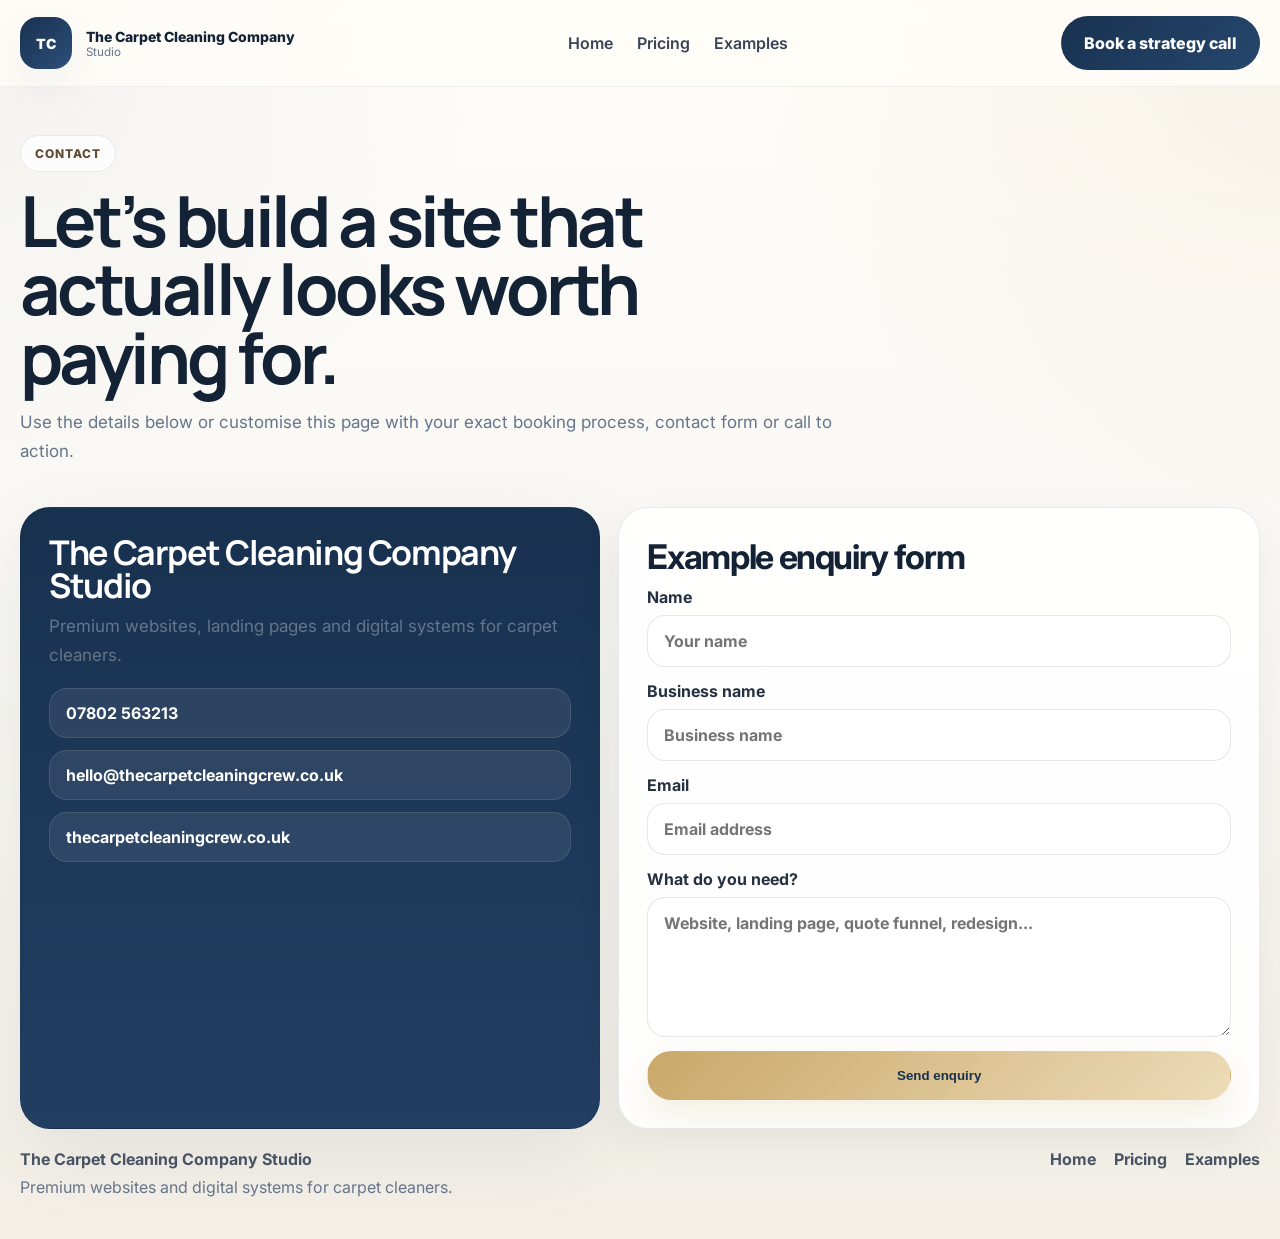
==== commit f1a142d1: "2" ====
--- a/contact.html
+++ b/contact.html
@@ -8,7 +8,7 @@
   <link rel="preconnect" href="https://fonts.googleapis.com">
   <link rel="preconnect" href="https://fonts.gstatic.com" crossorigin>
   <link href="https://fonts.googleapis.com/css2?family=Inter:wght@400;500;600;700;800;900&family=Manrope:wght@600;700;800&display=swap" rel="stylesheet">
-  <link rel="stylesheet" href="assets/styles.css">
+  <link rel="stylesheet" href="assets/styles-new.css">
 </head>
 <body>
   <header class="topbar">
--- a/assets/styles-new.css
+++ b/assets/styles-new.css
@@ -0,0 +1,208 @@
+:root {
+  --bg: #f8f7f3;
+  --bg-alt: #fffdf9;
+  --panel: #ffffff;
+  --text: #142235;
+  --muted: #66758a;
+  --line: rgba(20, 34, 53, 0.09);
+  --dark: #18314f;
+  --gold: #c9a86a;
+  --gold-2: #ead7b1;
+  --cream: #f6efe3;
+  --shadow: 0 24px 80px rgba(20, 34, 53, 0.08);
+  --shadow-soft: 0 16px 48px rgba(20, 34, 53, 0.06);
+  --radius: 30px;
+  --wrap: 1240px;
+}
+* { box-sizing: border-box; }
+html { scroll-behavior: smooth; }
+body {
+  margin: 0;
+  font-family: Inter, Arial, sans-serif;
+  color: var(--text);
+  background:
+    radial-gradient(circle at top right, rgba(201,168,106,0.12), transparent 30%),
+    radial-gradient(circle at top left, rgba(24,49,79,0.05), transparent 28%),
+    linear-gradient(180deg, #fffdf9 0%, #f8f7f3 52%, #f3efe7 100%);
+}
+a { color: inherit; text-decoration: none; }
+img { max-width: 100%; display: block; }
+.wrap { width: min(calc(100% - 32px), var(--wrap)); margin: 0 auto; }
+.topbar {
+  position: sticky; top: 0; z-index: 50; backdrop-filter: blur(14px);
+  background: rgba(255,253,249,0.86); border-bottom: 1px solid rgba(20,34,53,0.06);
+}
+.nav { display:flex; align-items:center; justify-content:space-between; gap:20px; padding:16px 0; }
+.brand { display:flex; align-items:center; gap:14px; font-size:14px; }
+.brand strong { display:block; font-weight:800; }
+.brand small { display:block; color:var(--muted); }
+.brand-mark {
+  width:52px; height:52px; border-radius:18px; background:linear-gradient(135deg, #18314f, #2d4f79);
+  color:#fff; display:grid; place-items:center; font-weight:900; box-shadow:var(--shadow-soft);
+}
+.menu { display:flex; align-items:center; gap:24px; color:#3b4455; font-weight:600; }
+.menu a:hover { color:var(--dark); }
+.button {
+  display:inline-flex; align-items:center; justify-content:center; gap:10px; padding:16px 22px;
+  border-radius:999px; font-weight:800; border:1px solid transparent; transition: .2s ease;
+}
+.button:hover { transform: translateY(-1px); }
+.button-dark { background: linear-gradient(135deg, #18314f, #27476e); color:#fff; }
+.button-gold { background: linear-gradient(135deg, #c9a86a, #eddcb8); color: var(--dark); box-shadow: 0 14px 34px rgba(201,168,106,0.18); }
+.button-light { background: rgba(255,255,255,0.90); border-color: var(--line); color: var(--dark); }
+.button.block { width:100%; }
+.site-shell { overflow:hidden; }
+.hero { display:grid; grid-template-columns: 1.02fr 0.98fr; gap:34px; padding:42px 0 26px; align-items:center; }
+.hero-copy, .hero-visual { min-width:0; }
+.eyebrow, .section-kicker {
+  display:inline-flex; align-items:center; gap:8px; padding:10px 14px; border-radius:999px;
+  background: rgba(255,255,255,0.75); border:1px solid var(--line); color:#5f4931; font-weight:800; font-size:12px; letter-spacing:.08em; text-transform:uppercase;
+}
+.section-kicker.light, .eyebrow.light { background:rgba(255,255,255,0.10); color:#f6dfba; border-color:rgba(255,255,255,0.12); }
+.hero h1, .page-hero h1, .section-intro h2, .pricing-box h2, .cta-band h2, .dark-panel h2 {
+  font-family: Manrope, Inter, Arial, sans-serif;
+}
+.hero h1 {
+  margin:16px 0 16px; font-size: clamp(44px, 6vw, 88px); line-height:.95; letter-spacing:-.06em; max-width:760px;
+}
+.hero h1 span { color:#9b7440; }
+.lead { font-size:19px; line-height:1.7; color:var(--muted); max-width:700px; }
+.hero-actions { display:flex; flex-wrap:wrap; gap:14px; margin:28px 0; }
+.hero-metrics { display:grid; grid-template-columns: repeat(3, minmax(0,1fr)); gap:14px; }
+.hero-metrics article, .mini-card {
+  background: rgba(255,255,255,0.82); border:1px solid var(--line); border-radius:22px; padding:18px; box-shadow:var(--shadow-soft);
+}
+.hero-metrics strong, .mini-card strong { display:block; font-size:18px; margin-bottom:6px; }
+.hero-metrics span, .mini-card span { color:var(--muted); font-size:14px; }
+.device-card { background:#fff; border:1px solid var(--line); border-radius:34px; padding:18px; box-shadow:var(--shadow); }
+.device-top { display:flex; gap:8px; padding:6px 6px 16px; }
+.device-top span { width:10px; height:10px; border-radius:50%; background:#d4d7de; }
+.device-screen { min-height:560px; border-radius:26px; overflow:hidden; position:relative; display:flex; align-items:flex-end; padding:28px; }
+.hero-bg { background:
+  linear-gradient(180deg, rgba(24,49,79,0.12), rgba(24,49,79,0.50)),
+  url('https://images.unsplash.com/photo-1556909114-f6e7ad7d3136?auto=format&fit=crop&w=1400&q=80') center/cover no-repeat; }
+.office-bg { background:
+  linear-gradient(180deg, rgba(24,49,79,0.10), rgba(24,49,79,0.52)),
+  url('https://images.unsplash.com/photo-1497366754035-f200968a6e72?auto=format&fit=crop&w=1400&q=80') center/cover no-repeat; min-height:100%; }
+.carpet-bg { background:
+  linear-gradient(180deg, rgba(15,23,37,0.18), rgba(15,23,37,0.58)),
+  url('https://images.unsplash.com/photo-1581579188871-45ea61f2a7c8?auto=format&fit=crop&w=1400&q=80') center/cover no-repeat; }
+.sofa-bg { background:
+  linear-gradient(180deg, rgba(255,255,255,0.10), rgba(255,255,255,0.45)),
+  url('https://images.unsplash.com/photo-1505693416388-ac5ce068fe85?auto=format&fit=crop&w=1400&q=80') center/cover no-repeat; }
+.showroom-bg { background:
+  linear-gradient(180deg, rgba(15,23,37,0.22), rgba(15,23,37,0.70)),
+  url('https://images.unsplash.com/photo-1484154218962-a197022b5858?auto=format&fit=crop&w=1400&q=80') center/cover no-repeat; }
+.clean-bg { background:
+  linear-gradient(180deg, rgba(255,255,255,0.14), rgba(255,255,255,0.55)),
+  url('https://images.unsplash.com/photo-1520607162513-77705c0f0d4a?auto=format&fit=crop&w=1400&q=80') center/cover no-repeat; }
+.glass {
+  background: rgba(255,255,255,0.14); border:1px solid rgba(255,255,255,0.18); backdrop-filter: blur(12px); border-radius:28px; color:#fff;
+}
+.light-glass { background: rgba(255,255,255,0.78); color:var(--dark); border-color: rgba(16,24,40,0.08); }
+.floating-panel { max-width:390px; padding:22px; }
+.pill-row { display:flex; flex-wrap:wrap; gap:8px; margin-bottom:12px; }
+.pill-row span { padding:8px 10px; border-radius:999px; background:rgba(255,255,255,0.12); font-size:12px; font-weight:700; }
+.floating-panel h2 { margin:0 0 8px; font-size:34px; line-height:1; letter-spacing:-.04em; }
+.floating-panel p { margin:0; color:rgba(255,255,255,0.82); }
+.mini-cards { display:grid; grid-template-columns: repeat(2, minmax(0,1fr)); gap:14px; margin-top:14px; }
+.logo-strip { display:grid; grid-template-columns: repeat(4, minmax(0,1fr)); gap:14px; padding:8px 0 18px; }
+.logo-strip div { padding:18px 20px; background:rgba(255,255,255,0.8); border:1px solid var(--line); border-radius:22px; text-align:center; font-weight:700; color:#4b5565; }
+.section { padding:30px 0; }
+.section-intro { max-width:900px; margin-bottom:24px; }
+.section-intro.narrow { max-width:720px; }
+.section-intro h2, .pricing-box h2, .dark-panel h2, .cta-band h2 { margin:14px 0 10px; font-size: clamp(32px, 4.8vw, 58px); line-height:.98; letter-spacing:-.05em; }
+.section-intro p, .pricing-box p, .dark-panel p, .cta-band p, .page-hero p { color:var(--muted); font-size:17px; line-height:1.7; }
+.card-grid { display:grid; gap:18px; }
+.card-grid.three { grid-template-columns: repeat(3, minmax(0,1fr)); }
+.card-grid.two { grid-template-columns: repeat(2, minmax(0,1fr)); }
+.card, .panel, .quote-card, .pricing-box, .contact-box, .price-card { border-radius:30px; }
+.card.soft, .quote-card, .pricing-box, .contact-box, .price-card, .form-box { background:rgba(255,255,255,0.84); border:1px solid var(--line); box-shadow:var(--shadow-soft); }
+.card.soft { padding:26px; }
+.icon {
+  width:56px; height:56px; border-radius:16px; display:grid; place-items:center; background:linear-gradient(135deg, var(--dark), #30394b); color:#fff; font-weight:900; margin-bottom:18px;
+}
+.card h3 { margin:0 0 10px; font-size:25px; letter-spacing:-.03em; }
+.card p { margin:0; color:var(--muted); }
+.split { display:grid; grid-template-columns: 1fr 1fr; gap:18px; }
+.dark-panel { background: linear-gradient(180deg, #18314f, #223e61); color:#fff; padding:34px; box-shadow:var(--shadow); }
+.dark-panel p { color:rgba(255,255,255,0.76); }
+.feature-list { padding:0; margin:20px 0 0; list-style:none; display:grid; gap:12px; }
+.feature-list li { padding-left:22px; position:relative; color:rgba(255,255,255,0.82); }
+.feature-list li::before { content:'•'; position:absolute; left:0; color:#e8c98d; }
+.image-panel { position:relative; overflow:hidden; min-height:460px; }
+.overlay-card { position:absolute; left:24px; right:24px; bottom:24px; padding:22px; background:rgba(255,255,255,0.90); border-radius:24px; box-shadow:var(--shadow-soft); }
+.overlay-card strong { display:block; font-size:20px; margin-bottom:6px; }
+.overlay-card p { margin:0; color:var(--muted); }
+.showcase-grid { display:grid; grid-template-columns: 1.1fr 0.9fr; gap:18px; }
+.showcase-card { min-height:280px; border-radius:30px; overflow:hidden; position:relative; display:flex; align-items:flex-end; padding:22px; box-shadow:var(--shadow-soft); }
+.showcase-card.tall { min-height:580px; grid-row: span 2; }
+.showcase-copy { padding:18px 20px; max-width:360px; }
+.showcase-copy small, .masonry-copy small { display:block; font-size:12px; font-weight:800; text-transform:uppercase; letter-spacing:.08em; margin-bottom:8px; }
+.showcase-copy h3, .masonry-copy h3 { margin:0; font-size:28px; line-height:1.05; letter-spacing:-.04em; }
+.pricing-tease { padding-top:38px; }
+.pricing-box { display:flex; justify-content:space-between; gap:20px; align-items:center; padding:32px; }
+.pricing-actions, .cta-actions { display:flex; gap:14px; flex-wrap:wrap; }
+.testimonial-strip { display:grid; grid-template-columns: repeat(2, minmax(0,1fr)); gap:18px; }
+.quote-card { padding:26px; }
+.quote-card p { margin:0 0 10px; font-size:22px; line-height:1.45; letter-spacing:-.03em; }
+.quote-card span { color:var(--muted); font-size:14px; font-weight:700; }
+.cta-band {
+  margin:26px auto 40px; background: linear-gradient(135deg, #18314f, #28496f); color:#fff; border-radius:34px; padding:34px;
+  display:flex; justify-content:space-between; gap:20px; align-items:center; box-shadow:var(--shadow);
+}
+.cta-band p { color:rgba(255,255,255,0.76); max-width:700px; }
+.button-light.invert { background:rgba(255,255,255,0.10); color:#fff; border-color:rgba(255,255,255,0.14); }
+.footer { display:flex; justify-content:space-between; gap:18px; align-items:flex-start; padding:0 0 42px; color:#495364; }
+.footer p { margin:8px 0 0; color:var(--muted); }
+.footer-links { display:flex; gap:18px; flex-wrap:wrap; font-weight:700; }
+.page { padding:24px 0 20px; }
+.page-hero.slim { max-width:820px; padding:24px 0 24px; }
+.page-hero h1 { margin:14px 0 10px; font-size: clamp(40px, 5.5vw, 76px); line-height:.97; letter-spacing:-.05em; }
+.pricing-grid-3 { display:grid; grid-template-columns: repeat(3, minmax(0,1fr)); gap:18px; }
+.price-card { padding:28px; }
+.price-card h2 { margin:12px 0 8px; font-size:30px; letter-spacing:-.04em; }
+.price { font-size:46px; font-weight:900; line-height:1; letter-spacing:-.05em; margin-bottom:12px; }
+.price span { font-size:15px; color:var(--muted); font-weight:700; }
+.price-card p { color:var(--muted); }
+.price-card ul { padding:0; list-style:none; margin:18px 0 22px; display:grid; gap:10px; }
+.price-card li { padding-left:18px; position:relative; color:#4f5a6d; }
+.price-card li::before { content:'•'; position:absolute; left:0; color:#8c6a34; }
+.plan-top { display:flex; justify-content:space-between; }
+.tag { display:inline-flex; padding:8px 12px; border-radius:999px; background:#f2e8d5; color:#7b6036; font-size:12px; font-weight:800; text-transform:uppercase; letter-spacing:.06em; }
+.tag.gold { background:linear-gradient(135deg, #c9a86a, #eddcb8); color:#2b2113; }
+.featured-premium { background: linear-gradient(180deg, #fff9ee, #ffffff); border:1px solid rgba(201,168,106,0.35); box-shadow:0 26px 70px rgba(201,168,106,0.14); }
+.premium-lite { background:rgba(255,255,255,0.88); }
+.masonry-grid { display:grid; grid-template-columns: repeat(2, minmax(0,1fr)); gap:18px; }
+.masonry-card { min-height:340px; border-radius:30px; overflow:hidden; position:relative; display:flex; align-items:flex-end; padding:22px; box-shadow:var(--shadow-soft); }
+.masonry-copy { padding:18px 20px; max-width:340px; }
+.contact-layout { display:grid; grid-template-columns: 0.95fr 1.05fr; gap:18px; }
+.contact-box { padding:28px; }
+.contact-box h2 { margin:0 0 10px; font-size:34px; letter-spacing:-.04em; }
+.contact-box p { margin:0 0 18px; color:var(--muted); }
+.contact-list { display:grid; gap:12px; }
+.contact-list a {
+  padding:14px 16px; border-radius:18px; background:rgba(255,255,255,0.08); border:1px solid rgba(255,255,255,0.10); color:#fff; font-weight:700;
+}
+.form-box { background:rgba(255,255,255,0.9); }
+.enquiry-form { display:grid; gap:14px; }
+.enquiry-form label { display:grid; gap:8px; font-weight:700; color:#253041; }
+.enquiry-form input, .enquiry-form textarea {
+  width:100%; border:1px solid rgba(16,24,40,0.10); border-radius:18px; padding:15px 16px; font:inherit; background:#fff;
+}
+.enquiry-form textarea { min-height:140px; resize:vertical; }
+@media (max-width: 1100px) {
+  .hero, .split, .showcase-grid, .pricing-box, .cta-band, .pricing-grid-3, .contact-layout, .card-grid.three, .card-grid.two, .testimonial-strip, .logo-strip, .masonry-grid { grid-template-columns:1fr; display:grid; }
+  .pricing-box, .cta-band, .footer { display:grid; }
+  .hero-metrics, .mini-cards { grid-template-columns:1fr; }
+}
+@media (max-width: 820px) {
+  .menu, .nav .button-dark { display:none; }
+  .hero { padding-top:28px; }
+  .hero h1 { font-size: clamp(38px, 12vw, 62px); }
+  .device-screen { min-height:420px; }
+  .showcase-card.tall { min-height:320px; grid-row:auto; }
+  .pricing-box, .cta-band, .dark-panel, .card.soft, .quote-card, .contact-box, .price-card, .device-card { padding:22px; }
+  .hero-actions, .pricing-actions, .cta-actions { flex-direction:column; }
+  .button { width:100%; }
+}
